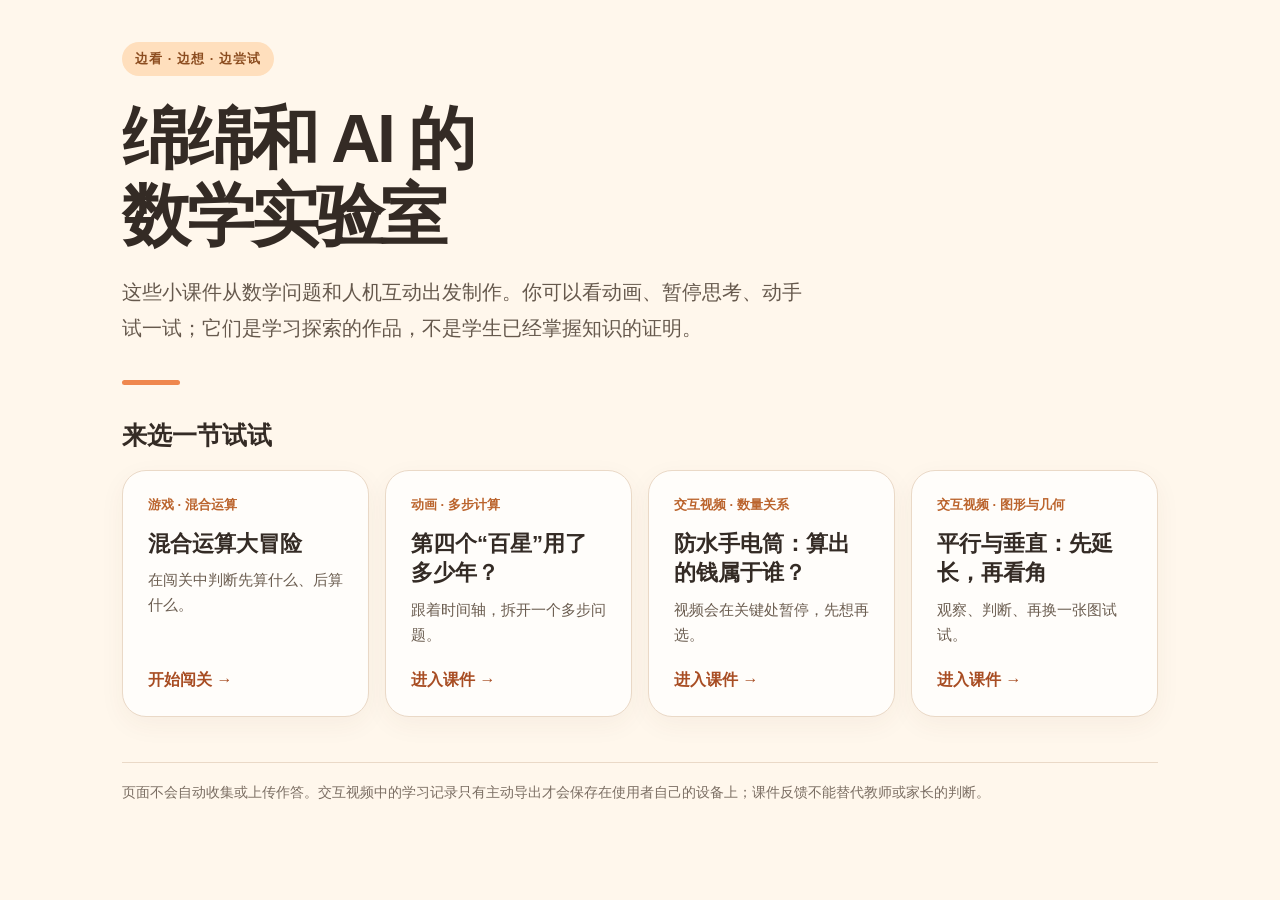
==== mianmian-ai-math-lab/index.html @ 2ede73f1 "Publish standalone Mianmian AI math lab lessons" ====
<!doctype html>
<html lang="zh-CN">
<head>
  <meta charset="utf-8">
  <meta name="viewport" content="width=device-width, initial-scale=1">
  <meta name="theme-color" content="#fff7ec">
  <title>绵绵和 AI 的数学实验室</title>
  <style>
    :root { color-scheme: light; font-family: "PingFang SC", "Microsoft YaHei", sans-serif; color: #342b25; background: #fff7ec; }
    * { box-sizing: border-box; }
    body { margin: 0; }
    main { max-width: 1080px; margin: auto; padding: 42px 22px 80px; }
    .eyebrow { display: inline-block; padding: 8px 13px; border-radius: 999px; background: #ffdfbd; color: #8c4d20; font-size: 13px; font-weight: 700; letter-spacing: .08em; }
    h1 { font-size: clamp(38px, 6vw, 68px); line-height: 1.13; letter-spacing: -.05em; margin: 24px 0 18px; }
    .intro { max-width: 680px; font-size: clamp(17px, 2vw, 20px); line-height: 1.8; color: #66594d; }
    .rule { width: 58px; height: 5px; border-radius: 4px; background: #ef874e; margin: 34px 0; }
    h2 { font-size: 25px; margin: 0 0 18px; }
    .grid { display: grid; grid-template-columns: repeat(auto-fit, minmax(245px, 1fr)); gap: 16px; }
    a.card { display: flex; flex-direction: column; min-height: 245px; padding: 25px; border: 1px solid #ead9c7; border-radius: 24px; background: #fffdfa; color: inherit; text-decoration: none; box-shadow: 0 8px 26px #6a3f1e0d; transition: transform .18s ease, box-shadow .18s ease; }
    a.card:hover, a.card:focus-visible { transform: translateY(-4px); box-shadow: 0 16px 32px #6a3f1e17; outline: 2px solid #e5864a; outline-offset: 2px; }
    .tag { font-size: 13px; font-weight: 700; color: #bb642d; }
    h3 { font-size: 22px; line-height: 1.35; margin: 15px 0 10px; }
    .card p { font-size: 15px; line-height: 1.65; color: #6b5d50; margin: 0; }
    .enter { margin-top: auto; padding-top: 22px; font-weight: 700; color: #a84d23; }
    footer { border-top: 1px solid #ead9c7; margin-top: 45px; padding-top: 18px; color: #7b6e63; font-size: 14px; line-height: 1.7; }
    @media (prefers-reduced-motion: reduce) { a.card { transition: none; } }
  </style>
</head>
<body>
  <main>
    <span class="eyebrow">边看 · 边想 · 边尝试</span>
    <h1>绵绵和 AI 的<br>数学实验室</h1>
    <p class="intro">这些小课件从数学问题和人机互动出发制作。你可以看动画、暂停思考、动手试一试；它们是学习探索的作品，不是学生已经掌握知识的证明。</p>
    <div class="rule" aria-hidden="true"></div>
    <section aria-labelledby="lessons-title">
      <h2 id="lessons-title">来选一节试试</h2>
      <div class="grid">
        <a class="card" href="lessons/mixed-operations.html"><span class="tag">游戏 · 混合运算</span><h3>混合运算大冒险</h3><p>在闯关中判断先算什么、后算什么。</p><span class="enter">开始闯关 →</span></a>
        <a class="card" href="lessons/satellites/"><span class="tag">动画 · 多步计算</span><h3>第四个“百星”用了多少年？</h3><p>跟着时间轴，拆开一个多步问题。</p><span class="enter">进入课件 →</span></a>
        <a class="card" href="lessons/flashlight/"><span class="tag">交互视频 · 数量关系</span><h3>防水手电筒：算出的钱属于谁？</h3><p>视频会在关键处暂停，先想再选。</p><span class="enter">进入课件 →</span></a>
        <a class="card" href="lessons/parallel-perpendicular/"><span class="tag">交互视频 · 图形与几何</span><h3>平行与垂直：先延长，再看角</h3><p>观察、判断、再换一张图试试。</p><span class="enter">进入课件 →</span></a>
      </div>
    </section>
    <footer>页面不会自动收集或上传作答。交互视频中的学习记录只有主动导出才会保存在使用者自己的设备上；课件反馈不能替代教师或家长的判断。</footer>
  </main>
</body>
</html>
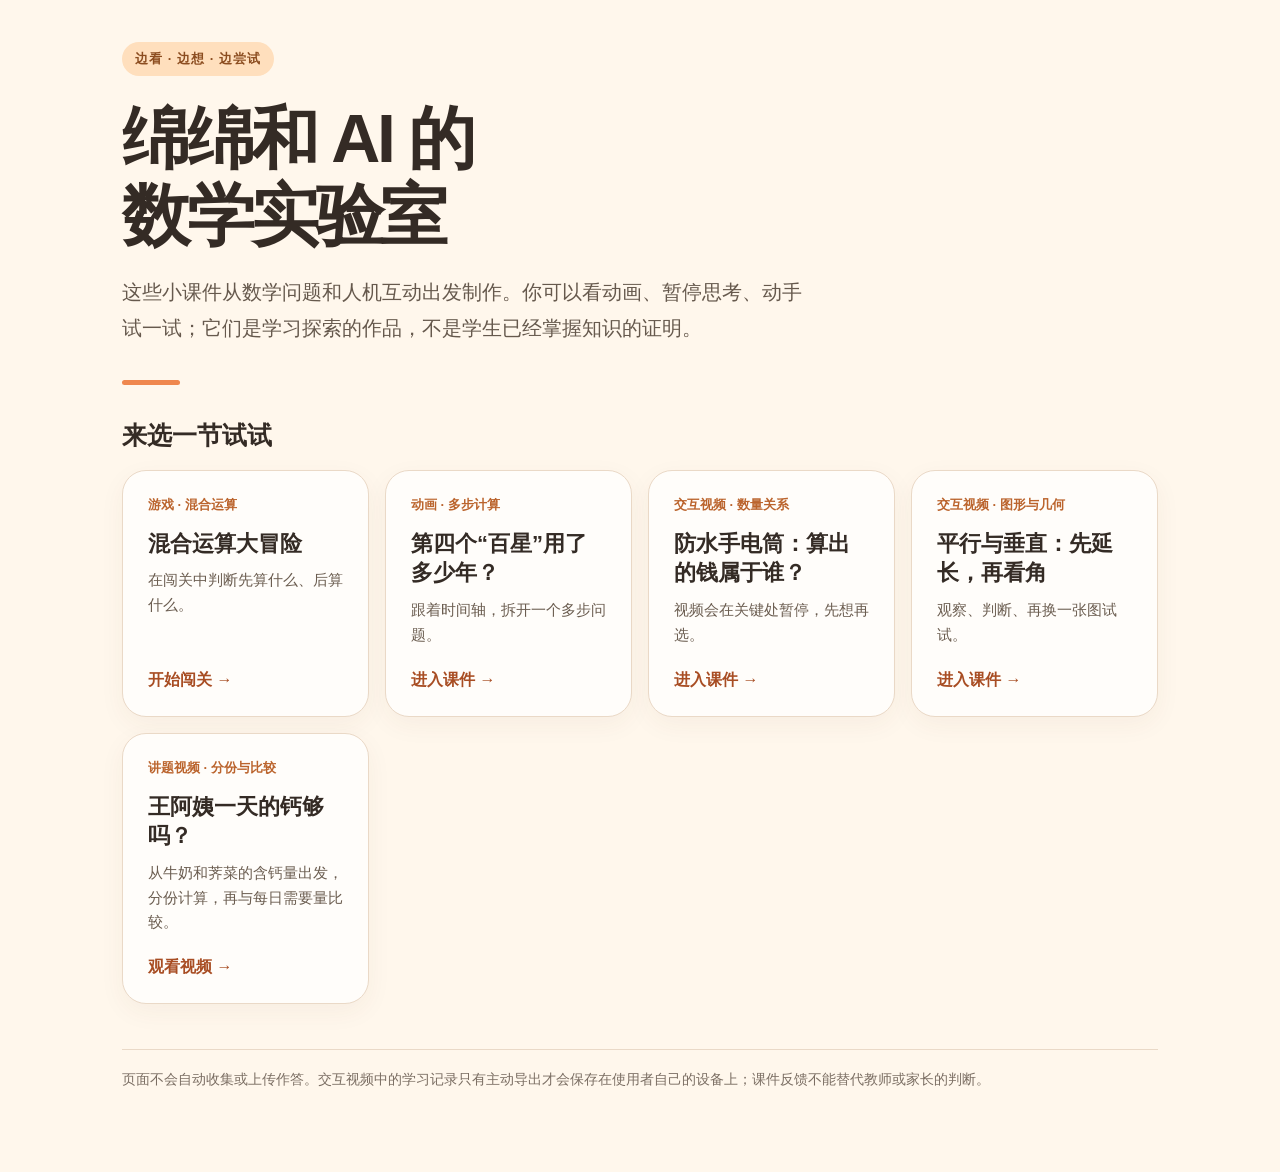
==== commit 744adbef: "Add approved milk and calcium math explainer video" ====
--- a/mianmian-ai-math-lab/index.html
+++ b/mianmian-ai-math-lab/index.html
@@ -39,6 +39,7 @@
         <a class="card" href="lessons/satellites/"><span class="tag">动画 · 多步计算</span><h3>第四个“百星”用了多少年？</h3><p>跟着时间轴，拆开一个多步问题。</p><span class="enter">进入课件 →</span></a>
         <a class="card" href="lessons/flashlight/"><span class="tag">交互视频 · 数量关系</span><h3>防水手电筒：算出的钱属于谁？</h3><p>视频会在关键处暂停，先想再选。</p><span class="enter">进入课件 →</span></a>
         <a class="card" href="lessons/parallel-perpendicular/"><span class="tag">交互视频 · 图形与几何</span><h3>平行与垂直：先延长，再看角</h3><p>观察、判断、再换一张图试试。</p><span class="enter">进入课件 →</span></a>
+        <a class="card" href="lessons/milk-calcium/"><span class="tag">讲题视频 · 分份与比较</span><h3>王阿姨一天的钙够吗？</h3><p>从牛奶和荠菜的含钙量出发，分份计算，再与每日需要量比较。</p><span class="enter">观看视频 →</span></a>
       </div>
     </section>
     <footer>页面不会自动收集或上传作答。交互视频中的学习记录只有主动导出才会保存在使用者自己的设备上；课件反馈不能替代教师或家长的判断。</footer>
